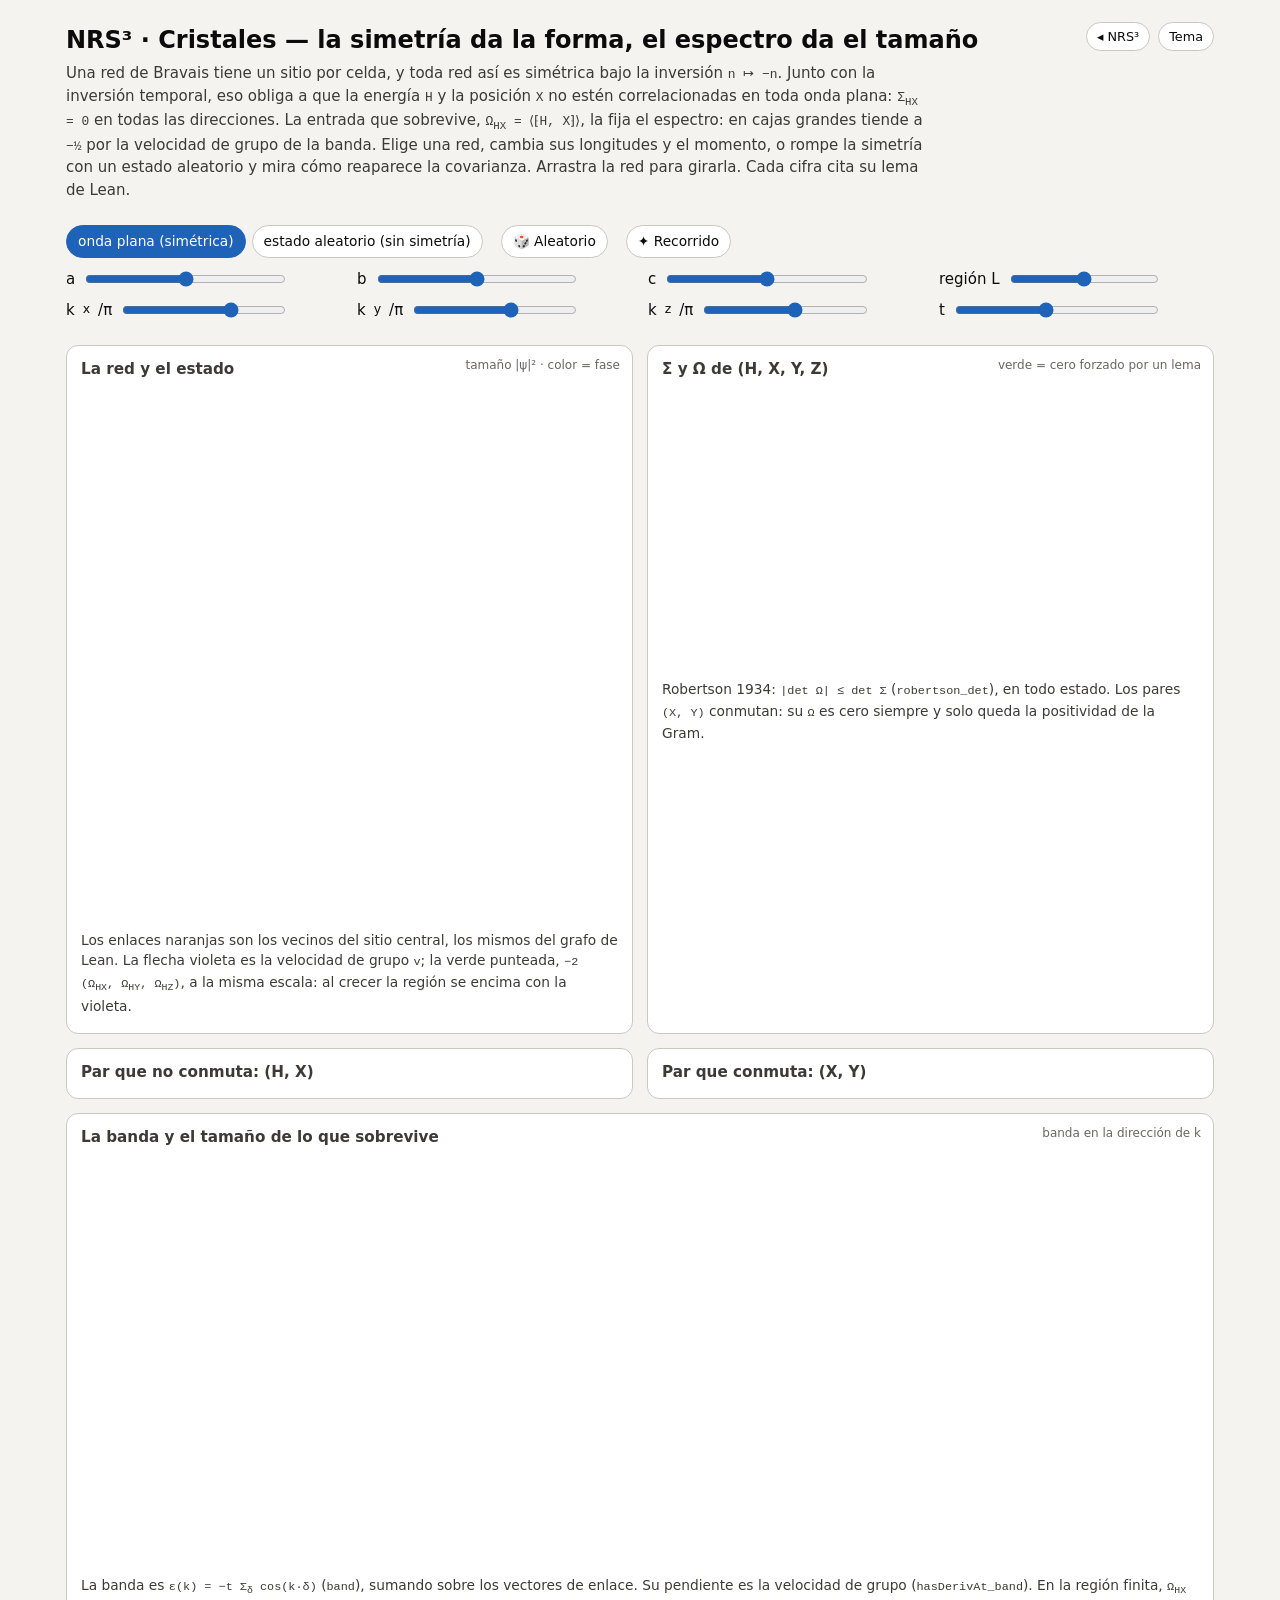
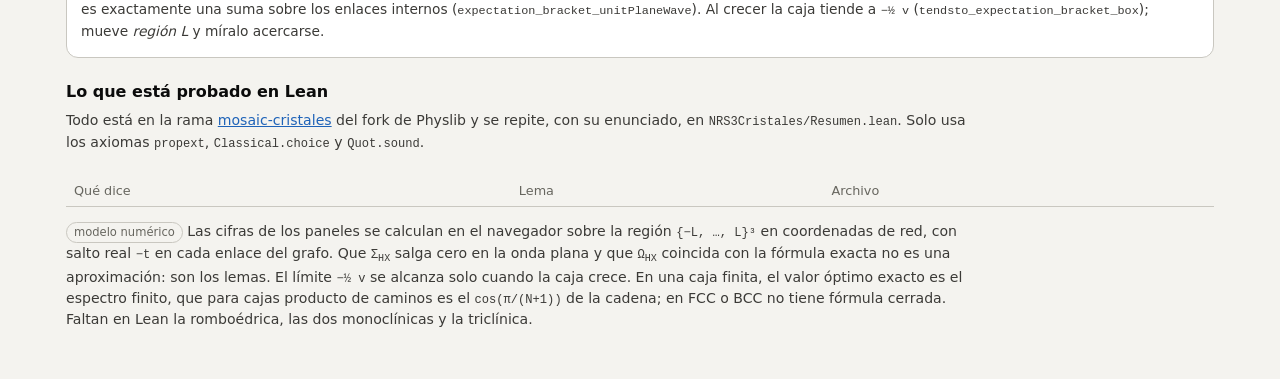
==== docs/index.html @ 271d108a "docs: page and README of NRS³ · Cristales Co-Authored-By: Claude Opus 5.5 <noreply@anthropic.com>" ====
<!doctype html>
<html lang="es">
<head>
<meta charset="utf-8">
<meta name="viewport" content="width=device-width, initial-scale=1">
<title>NRS³ · Cristales — la simetría da la forma, el espectro da el tamaño</title>
<meta name="description" content="Elige una red de Bravais, cambia a, b, c y el momento k: la inversión y la inversión temporal anulan Σ_HX, y lo que sobrevive en Ω_HX es la velocidad de grupo de la banda. Todo citado con sus lemas de Lean.">
<style>
  :root {
    --bg: #f4f3ef; --panel: #ffffff; --ink: #0b0b0b; --ink2: #3b3a37; --muted: #67665f;
    --grid: #c9c7c0; --blue: #1f63b8; --orange: #eb6834; --green: #2f8f5b; --red: #d0343a; --violet: #7c5cd6;
  }
  @media (prefers-color-scheme: dark) {
    :root:not([data-theme="light"]) {
      --bg: #0f0f0e; --panel: #171716; --ink: #f2f1ee; --ink2: #c4c3bf; --muted: #8a8985;
      --grid: #2a2927; --blue: #5b9be6; --orange: #f08a5d; --green: #4fb37d; --red: #f0605f; --violet: #a48bf0;
    }
  }
  :root[data-theme="dark"] {
    --bg: #0f0f0e; --panel: #171716; --ink: #f2f1ee; --ink2: #c4c3bf; --muted: #8a8985;
    --grid: #2a2927; --blue: #5b9be6; --orange: #f08a5d; --green: #4fb37d; --red: #f0605f; --violet: #a48bf0;
  }
  * { box-sizing: border-box; }
  body { margin: 0; background: var(--bg); color: var(--ink);
    font: 15px/1.5 system-ui, -apple-system, "Segoe UI", sans-serif; }
  main { max-width: 1180px; margin: 0 auto; padding: 22px 16px 40px; }
  h1 { font-size: 1.5rem; margin: 0 0 4px; font-weight: 650; }
  h3 { font-size: 1rem; margin: 22px 0 6px; }
  .lead { color: var(--ink2); margin: 0 0 14px; max-width: 860px; }
  .theme { float: right; font: inherit; font-size: 0.8rem; padding: 4px 10px; border-radius: 999px;
    border: 1px solid var(--grid); background: var(--panel); color: var(--ink); cursor: pointer; }
  .bar { display: flex; flex-wrap: wrap; gap: 10px 18px; align-items: center; margin: 10px 0; }
  .chips { display: flex; flex-wrap: wrap; gap: 6px; }
  button.chip, button.act {
    font: inherit; font-size: 0.86rem; padding: 5px 11px; border-radius: 999px; cursor: pointer;
    border: 1px solid var(--grid); background: var(--panel); color: var(--ink);
  }
  button.chip[disabled] { opacity: .45; cursor: not-allowed; text-decoration: line-through; }
  button[aria-pressed="true"] { background: var(--blue); border-color: var(--blue); color: #fff; }
  button:focus-visible, input:focus-visible { outline: 2px solid var(--blue); outline-offset: 2px; }
  .fam { color: var(--muted); font-size: .78rem; margin-right: 2px; align-self: center; }
  .sliders { display: grid; grid-template-columns: repeat(4, minmax(150px, 1fr)); gap: 8px 16px; }
  @media (max-width: 760px) { .sliders { grid-template-columns: 1fr 1fr; } }
  @media (max-width: 520px) { .sliders { grid-template-columns: 1fr; } }
  .sl { display: flex; align-items: center; gap: 8px; font-variant-numeric: tabular-nums; }
  .sl input { flex: 1; min-width: 0; accent-color: var(--blue); }
  .sl b { min-width: 3em; text-align: right; }
  .sl.off { opacity: .45; }
  .alert { border: 1.5px solid var(--orange); color: var(--orange); border-radius: 10px; padding: 8px 12px;
    margin: 6px 0 4px; font-size: .9rem; background: color-mix(in srgb, var(--orange) 8%, transparent); }
  .alert[hidden] { display: none; }
  .grid { display: grid; grid-template-columns: 1fr 1fr; gap: 14px; margin-top: 12px; }
  @media (max-width: 820px) { .grid { grid-template-columns: 1fr; } }
  .card { background: var(--panel); border: 1px solid var(--grid); border-radius: 12px; padding: 10px;
    position: relative; }
  .card h2 { font-size: 0.95rem; margin: 2px 4px 4px; font-weight: 600; color: var(--ink2); }
  .card .hint { position: absolute; right: 12px; top: 10px; font-size: 0.75rem; color: var(--muted); }
  @media (max-width: 640px) { .card .hint { position: static; display: block; margin: 0 4px 4px; } }
  .card .sub { color: var(--ink2); font-size: .86rem; margin: 0 4px 6px; }
  canvas { width: 100%; aspect-ratio: 1 / 1; display: block; touch-action: none; }
  #red { cursor: grab; } #red:active { cursor: grabbing; }
  #mats { aspect-ratio: 2 / 1.08; }
  #banda { aspect-ratio: 16 / 6; }
  @media (max-width: 640px) { #banda { aspect-ratio: 4 / 3; } }
  .badges { display: flex; flex-wrap: wrap; gap: 8px; margin-top: 12px; }
  .badge { border: 1px solid var(--grid); background: var(--panel); border-radius: 10px;
    padding: 6px 10px; font-size: 0.88rem; font-variant-numeric: tabular-nums; }
  .badge .k { color: var(--muted); font-size: 0.75rem; display: block; }
  .badge.ok { border-color: var(--green); }
  .badge.no { border-color: var(--red); }
  .pairs { display: grid; grid-template-columns: 1fr 1fr; gap: 14px; margin-top: 14px; }
  @media (max-width: 820px) { .pairs { grid-template-columns: 1fr; } }
  .pair .row { display: flex; justify-content: space-between; gap: 8px; font-variant-numeric: tabular-nums;
    border-bottom: 1px solid var(--grid); padding: 4px 4px; font-size: .9rem; }
  .bars { margin: 8px 4px 2px; }
  .barrow { display: grid; grid-template-columns: 9.5em 1fr; gap: 8px; align-items: center; font-size: .82rem; margin: 3px 0; }
  .bartrack { height: 12px; background: color-mix(in srgb, var(--grid) 45%, transparent); border-radius: 6px; overflow: hidden; }
  .barfill { height: 100%; border-radius: 6px; }
  table { border-collapse: collapse; width: 100%; margin-top: 8px; font-size: 0.88rem; }
  th, td { padding: 6px 8px; border-bottom: 1px solid var(--grid); text-align: left; vertical-align: top; }
  th { color: var(--muted); font-weight: 500; font-size: 0.8rem; }
  .tablewrap { overflow-x: auto; }
  .note { color: var(--ink2); font-size: 0.88rem; margin-top: 14px; max-width: 900px; }
  code { font-size: 0.86em; }
  a { color: var(--blue); }
  .tag { display: inline-block; font-size: .72rem; padding: 1px 7px; border-radius: 999px; border: 1px solid var(--grid); color: var(--muted); }
</style>
</head>
<body>
<main>
  <button class="theme" id="theme" type="button" aria-label="Cambiar tema">Tema</button>
  <a class="theme" style="margin-right:8px;text-decoration:none" href="https://naype888-cloud.github.io/nava-robertson-schrodinger/">◂ NRS³</a>
  <h1>NRS³ · Cristales — la simetría da la forma, el espectro da el tamaño</h1>
  <p class="lead">Una red de Bravais tiene un sitio por celda, y toda red así es simétrica bajo la
    inversión <code>n ↦ −n</code>. Junto con la inversión temporal, eso obliga a que la energía
    <code>H</code> y la posición <code>X</code> no estén correlacionadas en toda onda plana:
    <code>Σ<sub>HX</sub> = 0</code> en todas las direcciones. La entrada que sobrevive,
    <code>Ω<sub>HX</sub> = ⟨⁅H, X⁆⟩</code>, la fija el espectro: en cajas grandes tiende a
    <code>−½</code> por la velocidad de grupo de la banda. Elige una red, cambia sus longitudes y el
    momento, o rompe la simetría con un estado aleatorio y mira cómo reaparece la covarianza.
    Arrastra la red para girarla. Cada cifra cita su lema de Lean.</p>

  <div class="bar">
    <div class="chips" id="lats" role="group" aria-label="Redes"></div>
  </div>
  <div class="bar">
    <div class="chips" role="group" aria-label="Estado">
      <button class="chip" type="button" id="onda" aria-pressed="true">onda plana (simétrica)</button>
      <button class="chip" type="button" id="alea" aria-pressed="false">estado aleatorio (sin simetría)</button>
    </div>
    <button class="act" type="button" id="random">🎲 Aleatorio</button>
    <button class="act" type="button" id="tour" aria-pressed="false">✦ Recorrido</button>
  </div>
  <div class="sliders">
    <label class="sl" id="la">a<input type="range" id="a" min="0.5" max="8" step="0.05"><b id="va"></b></label>
    <label class="sl" id="lb">b<input type="range" id="b" min="0.5" max="8" step="0.05"><b id="vb"></b></label>
    <label class="sl" id="lc">c<input type="range" id="c" min="0.5" max="8" step="0.05"><b id="vc"></b></label>
    <label class="sl">región L<input type="range" id="L" min="1" max="7" step="1" value="4"><b id="vL"></b></label>
    <label class="sl">k<sub>x</sub>/π<input type="range" id="kx" min="-1" max="1" step="0.01" value="0.37"><b id="vkx"></b></label>
    <label class="sl">k<sub>y</sub>/π<input type="range" id="ky" min="-1" max="1" step="0.01" value="0.21"><b id="vky"></b></label>
    <label class="sl">k<sub>z</sub>/π<input type="range" id="kz" min="-1" max="1" step="0.01" value="0.13"><b id="vkz"></b></label>
    <label class="sl">t<input type="range" id="t" min="0.2" max="2" step="0.05" value="1"><b id="vt"></b></label>
  </div>
  <div class="alert" id="alert" role="status" hidden></div>

  <div class="badges" id="badges"></div>

  <div class="grid">
    <div class="card"><h2>La red y el estado</h2><span class="hint">tamaño |ψ|² · color = fase</span>
      <canvas id="red" aria-label="La red en 3D, con los enlaces del sitio central y el estado en cada sitio"></canvas>
      <p class="sub">Los enlaces naranjas son los vecinos del sitio central, los mismos del grafo de Lean.
        La flecha violeta es la velocidad de grupo <code>v</code>; la verde punteada, <code>−2 (Ω<sub>HX</sub>, Ω<sub>HY</sub>, Ω<sub>HZ</sub>)</code>, a la misma escala: al crecer la región se encima con la violeta.</p></div>
    <div class="card"><h2>Σ y Ω de (H, X, Y, Z)</h2><span class="hint">verde = cero forzado por un lema</span>
      <canvas id="mats" aria-label="Las matrices de covarianza y de corchetes de H, X, Y, Z"></canvas>
      <p class="sub">Robertson 1934: <code>|det Ω| ≤ det Σ</code> (<code>robertson_det</code>), en todo estado.
        Los pares <code>(X, Y)</code> conmutan: su <code>Ω</code> es cero siempre y solo queda la positividad de la Gram.</p></div>
  </div>

  <div class="pairs">
    <div class="card pair"><h2>Par que no conmuta: (H, X)</h2><div id="pairHX"></div></div>
    <div class="card pair"><h2>Par que conmuta: (X, Y)</h2><div id="pairXY"></div></div>
  </div>

  <div class="card" style="margin-top:14px"><h2>La banda y el tamaño de lo que sobrevive</h2>
    <span class="hint">banda en la dirección de k</span>
    <canvas id="banda" aria-label="La banda a lo largo de la dirección de k y su pendiente"></canvas>
    <p class="sub">La banda es <code>ε(k) = −t Σ<sub>δ</sub> cos(k·δ)</code> (<code>band</code>), sumando sobre los
      vectores de enlace. Su pendiente es la velocidad de grupo (<code>hasDerivAt_band</code>). En la región finita,
      <code>Ω<sub>HX</sub></code> es exactamente una suma sobre los enlaces internos
      (<code>expectation_bracket_unitPlaneWave</code>). Al crecer la caja tiende a <code>−½ v</code>
      (<code>tendsto_expectation_bracket_box</code>); mueve <i>región L</i> y míralo acercarse.</p>
  </div>

  <h3>Lo que está probado en Lean</h3>
  <p class="note" style="margin-top:0">Todo está en la rama <a href="https://github.com/naype888-cloud/physlib/tree/mosaic-cristales">mosaic-cristales</a>
    del fork de Physlib y se repite, con su enunciado, en <code>NRS3Cristales/Resumen.lean</code>. Solo usa los
    axiomas <code>propext</code>, <code>Classical.choice</code> y <code>Quot.sound</code>.</p>
  <div class="tablewrap"><table id="ledger">
    <thead><tr><th>Qué dice</th><th>Lema</th><th>Archivo</th></tr></thead><tbody></tbody></table></div>

  <p class="note"><span class="tag">modelo numérico</span> Las cifras de los paneles se calculan en el
    navegador sobre la región <code>{−L, …, L}³</code> en coordenadas de red, con salto real
    <code>−t</code> en cada enlace del grafo. Que <code>Σ<sub>HX</sub></code> salga cero en la onda plana y que
    <code>Ω<sub>HX</sub></code> coincida con la fórmula exacta no es una aproximación: son los lemas. El límite
    <code>−½ v</code> se alcanza solo cuando la caja crece. En una caja finita, el valor óptimo exacto es el
    espectro finito, que para cajas producto de caminos es el <code>cos(π/(N+1))</code> de la cadena; en
    FCC o BCC no tiene fórmula cerrada. Faltan en Lean la romboédrica, las dos monoclínicas y la triclínica.</p>
</main>
<script src="cristales-core.js"></script>
<script src="cristales-ui.js"></script>
</body>
</html>
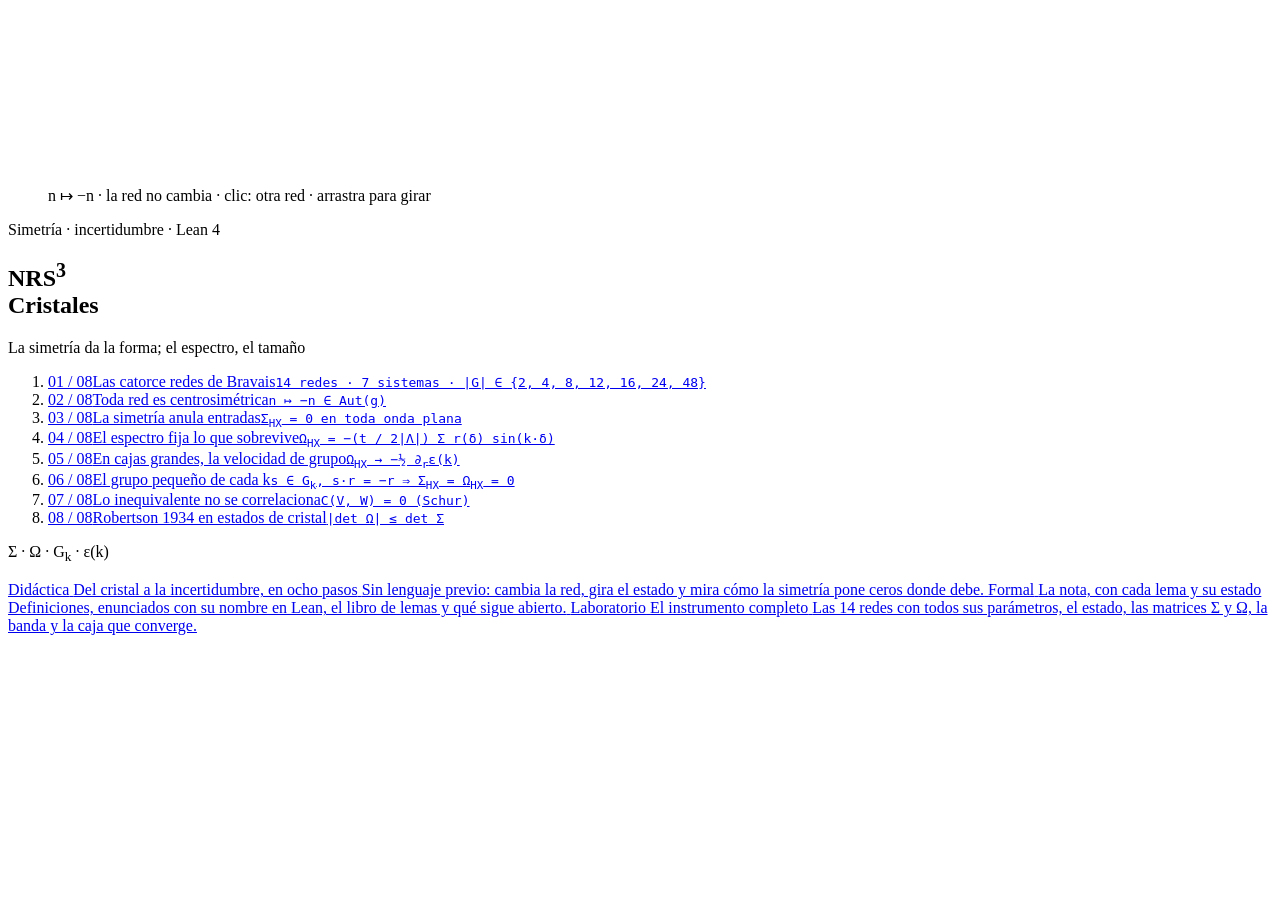
==== commit 52980559: "Site: landing, didactic (8 steps), formal note with lemma ledger, laboratory Co-Authored-By: Claude " ====
--- a/docs/index.html
+++ b/docs/index.html
@@ -1,172 +1,80 @@
 <!doctype html>
-<html lang="es">
+<html lang="es" data-theme="dark">
 <head>
 <meta charset="utf-8">
 <meta name="viewport" content="width=device-width, initial-scale=1">
-<title>NRS³ · Cristales — la simetría da la forma, el espectro da el tamaño</title>
-<meta name="description" content="Elige una red de Bravais, cambia a, b, c y el momento k: la inversión y la inversión temporal anulan Σ_HX, y lo que sobrevive en Ω_HX es la velocidad de grupo de la banda. Todo citado con sus lemas de Lean.">
-<style>
-  :root {
-    --bg: #f4f3ef; --panel: #ffffff; --ink: #0b0b0b; --ink2: #3b3a37; --muted: #67665f;
-    --grid: #c9c7c0; --blue: #1f63b8; --orange: #eb6834; --green: #2f8f5b; --red: #d0343a; --violet: #7c5cd6;
-  }
-  @media (prefers-color-scheme: dark) {
-    :root:not([data-theme="light"]) {
-      --bg: #0f0f0e; --panel: #171716; --ink: #f2f1ee; --ink2: #c4c3bf; --muted: #8a8985;
-      --grid: #2a2927; --blue: #5b9be6; --orange: #f08a5d; --green: #4fb37d; --red: #f0605f; --violet: #a48bf0;
-    }
-  }
-  :root[data-theme="dark"] {
-    --bg: #0f0f0e; --panel: #171716; --ink: #f2f1ee; --ink2: #c4c3bf; --muted: #8a8985;
-    --grid: #2a2927; --blue: #5b9be6; --orange: #f08a5d; --green: #4fb37d; --red: #f0605f; --violet: #a48bf0;
-  }
-  * { box-sizing: border-box; }
-  body { margin: 0; background: var(--bg); color: var(--ink);
-    font: 15px/1.5 system-ui, -apple-system, "Segoe UI", sans-serif; }
-  main { max-width: 1180px; margin: 0 auto; padding: 22px 16px 40px; }
-  h1 { font-size: 1.5rem; margin: 0 0 4px; font-weight: 650; }
-  h3 { font-size: 1rem; margin: 22px 0 6px; }
-  .lead { color: var(--ink2); margin: 0 0 14px; max-width: 860px; }
-  .theme { float: right; font: inherit; font-size: 0.8rem; padding: 4px 10px; border-radius: 999px;
-    border: 1px solid var(--grid); background: var(--panel); color: var(--ink); cursor: pointer; }
-  .bar { display: flex; flex-wrap: wrap; gap: 10px 18px; align-items: center; margin: 10px 0; }
-  .chips { display: flex; flex-wrap: wrap; gap: 6px; }
-  button.chip, button.act {
-    font: inherit; font-size: 0.86rem; padding: 5px 11px; border-radius: 999px; cursor: pointer;
-    border: 1px solid var(--grid); background: var(--panel); color: var(--ink);
-  }
-  button.chip[disabled] { opacity: .45; cursor: not-allowed; text-decoration: line-through; }
-  button[aria-pressed="true"] { background: var(--blue); border-color: var(--blue); color: #fff; }
-  button:focus-visible, input:focus-visible { outline: 2px solid var(--blue); outline-offset: 2px; }
-  .fam { color: var(--muted); font-size: .78rem; margin-right: 2px; align-self: center; }
-  .sliders { display: grid; grid-template-columns: repeat(4, minmax(150px, 1fr)); gap: 8px 16px; }
-  @media (max-width: 760px) { .sliders { grid-template-columns: 1fr 1fr; } }
-  @media (max-width: 520px) { .sliders { grid-template-columns: 1fr; } }
-  .sl { display: flex; align-items: center; gap: 8px; font-variant-numeric: tabular-nums; }
-  .sl input { flex: 1; min-width: 0; accent-color: var(--blue); }
-  .sl b { min-width: 3em; text-align: right; }
-  .sl.off { opacity: .45; }
-  .alert { border: 1.5px solid var(--orange); color: var(--orange); border-radius: 10px; padding: 8px 12px;
-    margin: 6px 0 4px; font-size: .9rem; background: color-mix(in srgb, var(--orange) 8%, transparent); }
-  .alert[hidden] { display: none; }
-  .grid { display: grid; grid-template-columns: 1fr 1fr; gap: 14px; margin-top: 12px; }
-  @media (max-width: 820px) { .grid { grid-template-columns: 1fr; } }
-  .card { background: var(--panel); border: 1px solid var(--grid); border-radius: 12px; padding: 10px;
-    position: relative; }
-  .card h2 { font-size: 0.95rem; margin: 2px 4px 4px; font-weight: 600; color: var(--ink2); }
-  .card .hint { position: absolute; right: 12px; top: 10px; font-size: 0.75rem; color: var(--muted); }
-  @media (max-width: 640px) { .card .hint { position: static; display: block; margin: 0 4px 4px; } }
-  .card .sub { color: var(--ink2); font-size: .86rem; margin: 0 4px 6px; }
-  canvas { width: 100%; aspect-ratio: 1 / 1; display: block; touch-action: none; }
-  #red { cursor: grab; } #red:active { cursor: grabbing; }
-  #mats { aspect-ratio: 2 / 1.08; }
-  #banda { aspect-ratio: 16 / 6; }
-  @media (max-width: 640px) { #banda { aspect-ratio: 4 / 3; } }
-  .badges { display: flex; flex-wrap: wrap; gap: 8px; margin-top: 12px; }
-  .badge { border: 1px solid var(--grid); background: var(--panel); border-radius: 10px;
-    padding: 6px 10px; font-size: 0.88rem; font-variant-numeric: tabular-nums; }
-  .badge .k { color: var(--muted); font-size: 0.75rem; display: block; }
-  .badge.ok { border-color: var(--green); }
-  .badge.no { border-color: var(--red); }
-  .pairs { display: grid; grid-template-columns: 1fr 1fr; gap: 14px; margin-top: 14px; }
-  @media (max-width: 820px) { .pairs { grid-template-columns: 1fr; } }
-  .pair .row { display: flex; justify-content: space-between; gap: 8px; font-variant-numeric: tabular-nums;
-    border-bottom: 1px solid var(--grid); padding: 4px 4px; font-size: .9rem; }
-  .bars { margin: 8px 4px 2px; }
-  .barrow { display: grid; grid-template-columns: 9.5em 1fr; gap: 8px; align-items: center; font-size: .82rem; margin: 3px 0; }
-  .bartrack { height: 12px; background: color-mix(in srgb, var(--grid) 45%, transparent); border-radius: 6px; overflow: hidden; }
-  .barfill { height: 100%; border-radius: 6px; }
-  table { border-collapse: collapse; width: 100%; margin-top: 8px; font-size: 0.88rem; }
-  th, td { padding: 6px 8px; border-bottom: 1px solid var(--grid); text-align: left; vertical-align: top; }
-  th { color: var(--muted); font-weight: 500; font-size: 0.8rem; }
-  .tablewrap { overflow-x: auto; }
-  .note { color: var(--ink2); font-size: 0.88rem; margin-top: 14px; max-width: 900px; }
-  code { font-size: 0.86em; }
-  a { color: var(--blue); }
-  .tag { display: inline-block; font-size: .72rem; padding: 1px 7px; border-radius: 999px; border: 1px solid var(--grid); color: var(--muted); }
-</style>
+<title>NRS³ · Cristales</title>
+<meta name="description" content="La simetría de cada red de Bravais da la forma de las covarianzas y los corchetes; el espectro da el tamaño. Las 14 redes, sus grupos puntuales y la cota de Robertson, en Lean 4 sobre Physlib.">
+<meta name="theme-color" content="#06080b">
+<link rel="icon" href="media/favicon.svg" type="image/svg+xml">
+<meta property="og:type" content="website">
+<meta property="og:site_name" content="NRS³ · Cristales">
+<meta property="og:title" content="NRS³ · Cristales — la simetría da la forma, el espectro da el tamaño">
+<meta property="og:description" content="14 redes de Bravais, sus grupos puntuales y la cota de Robertson sobre cristales, verificados en Lean 4.">
+<meta property="og:url" content="https://naype888-cloud.github.io/nrs3-cristales/">
+<meta property="og:image" content="https://naype888-cloud.github.io/nrs3-cristales/media/og.png">
+<meta name="twitter:card" content="summary_large_image">
+<link rel="preload" href="media/fonts/instrument-serif-latin-400-normal.woff2" as="font" type="font/woff2" crossorigin>
+<link rel="stylesheet" href="shared/css/tokens.css">
+<link rel="stylesheet" href="shared/css/landing.css?v=20261027">
+<script>document.documentElement.classList.add("js")</script>
 </head>
-<body>
-<main>
-  <button class="theme" id="theme" type="button" aria-label="Cambiar tema">Tema</button>
-  <a class="theme" style="margin-right:8px;text-decoration:none" href="https://naype888-cloud.github.io/nava-robertson-schrodinger/">◂ NRS³</a>
-  <h1>NRS³ · Cristales — la simetría da la forma, el espectro da el tamaño</h1>
-  <p class="lead">Una red de Bravais tiene un sitio por celda, y toda red así es simétrica bajo la
-    inversión <code>n ↦ −n</code>. Junto con la inversión temporal, eso obliga a que la energía
-    <code>H</code> y la posición <code>X</code> no estén correlacionadas en toda onda plana:
-    <code>Σ<sub>HX</sub> = 0</code> en todas las direcciones. La entrada que sobrevive,
-    <code>Ω<sub>HX</sub> = ⟨⁅H, X⁆⟩</code>, la fija el espectro: en cajas grandes tiende a
-    <code>−½</code> por la velocidad de grupo de la banda. Elige una red, cambia sus longitudes y el
-    momento, o rompe la simetría con un estado aleatorio y mira cómo reaparece la covarianza.
-    Arrastra la red para girarla. Cada cifra cita su lema de Lean.</p>
+<body class="landing">
+<main class="stage">
+  <section class="hero" aria-labelledby="title">
+    <figure class="scene">
+      <canvas id="crystal" tabindex="0" role="img" aria-label="Una red de Bravais en perspectiva. El sitio central y sus vecinos en naranja; unos sitios viajan por la inversión n ↦ −n y la red queda igual. Flechas izquierda y derecha cambian de red."></canvas>
+      <p class="readout" id="readout" aria-live="polite"></p>
+      <noscript><img class="fallback" src="media/banner.svg" alt=""></noscript>
+      <figcaption><span id="cap">n ↦ −n · la red no cambia</span><span class="hint"> · clic: otra red · arrastra para girar</span></figcaption>
+      <nav class="dots" id="dots" aria-label="Elegir red"></nav>
+    </figure>
 
-  <div class="bar">
-    <div class="chips" id="lats" role="group" aria-label="Redes"></div>
-  </div>
-  <div class="bar">
-    <div class="chips" role="group" aria-label="Estado">
-      <button class="chip" type="button" id="onda" aria-pressed="true">onda plana (simétrica)</button>
-      <button class="chip" type="button" id="alea" aria-pressed="false">estado aleatorio (sin simetría)</button>
+    <div class="copy">
+      <p class="kicker">Simetría · incertidumbre · Lean 4</p>
+      <h1 id="title">NRS<sup>3</sup><br>Cristales</h1>
+      <p class="sub">La simetría da la forma; el espectro, el tamaño</p>
+      <div class="rule" aria-hidden="true"><span></span></div>
+
+      <ol class="ticker" aria-label="Los resultados">
+        <li><a href="formal/#s2"><span class="n">01 / 08</span><span class="name">Las catorce redes de Bravais</span><code>14 redes · 7 sistemas · |G| ∈ {2, 4, 8, 12, 16, 24, 48}</code></a></li>
+        <li><a href="formal/#s3"><span class="n">02 / 08</span><span class="name">Toda red es centrosimétrica</span><code>n ↦ −n ∈ Aut(g)</code></a></li>
+        <li><a href="formal/#s3"><span class="n">03 / 08</span><span class="name">La simetría anula entradas</span><code>Σ<sub>HX</sub> = 0 en toda onda plana</code></a></li>
+        <li><a href="formal/#s5"><span class="n">04 / 08</span><span class="name">El espectro fija lo que sobrevive</span><code>Ω<sub>HX</sub> = −(t / 2|Λ|) Σ r(δ) sin(k·δ)</code></a></li>
+        <li><a href="formal/#s5"><span class="n">05 / 08</span><span class="name">En cajas grandes, la velocidad de grupo</span><code>Ω<sub>HX</sub> → −½ ∂<sub>r</sub>ε(k)</code></a></li>
+        <li><a href="formal/#s3"><span class="n">06 / 08</span><span class="name">El grupo pequeño de cada k</span><code>s ∈ G<sub>k</sub>, s·r = −r ⇒ Σ<sub>HX</sub> = Ω<sub>HX</sub> = 0</code></a></li>
+        <li><a href="formal/#s4"><span class="n">07 / 08</span><span class="name">Lo inequivalente no se correlaciona</span><code>C(V, W) = 0  (Schur)</code></a></li>
+        <li><a href="formal/#s6"><span class="n">08 / 08</span><span class="name">Robertson 1934 en estados de cristal</span><code>|det Ω| ≤ det Σ</code></a></li>
+      </ol>
+      <div class="progress" aria-hidden="true"><span></span></div>
+
+      <p class="spaces">Σ · Ω · G<sub>k</sub> · ε(k)</p>
     </div>
-    <button class="act" type="button" id="random">🎲 Aleatorio</button>
-    <button class="act" type="button" id="tour" aria-pressed="false">✦ Recorrido</button>
-  </div>
-  <div class="sliders">
-    <label class="sl" id="la">a<input type="range" id="a" min="0.5" max="8" step="0.05"><b id="va"></b></label>
-    <label class="sl" id="lb">b<input type="range" id="b" min="0.5" max="8" step="0.05"><b id="vb"></b></label>
-    <label class="sl" id="lc">c<input type="range" id="c" min="0.5" max="8" step="0.05"><b id="vc"></b></label>
-    <label class="sl">región L<input type="range" id="L" min="1" max="7" step="1" value="4"><b id="vL"></b></label>
-    <label class="sl">k<sub>x</sub>/π<input type="range" id="kx" min="-1" max="1" step="0.01" value="0.37"><b id="vkx"></b></label>
-    <label class="sl">k<sub>y</sub>/π<input type="range" id="ky" min="-1" max="1" step="0.01" value="0.21"><b id="vky"></b></label>
-    <label class="sl">k<sub>z</sub>/π<input type="range" id="kz" min="-1" max="1" step="0.01" value="0.13"><b id="vkz"></b></label>
-    <label class="sl">t<input type="range" id="t" min="0.2" max="2" step="0.05" value="1"><b id="vt"></b></label>
-  </div>
-  <div class="alert" id="alert" role="status" hidden></div>
+  </section>
 
-  <div class="badges" id="badges"></div>
-
-  <div class="grid">
-    <div class="card"><h2>La red y el estado</h2><span class="hint">tamaño |ψ|² · color = fase</span>
-      <canvas id="red" aria-label="La red en 3D, con los enlaces del sitio central y el estado en cada sitio"></canvas>
-      <p class="sub">Los enlaces naranjas son los vecinos del sitio central, los mismos del grafo de Lean.
-        La flecha violeta es la velocidad de grupo <code>v</code>; la verde punteada, <code>−2 (Ω<sub>HX</sub>, Ω<sub>HY</sub>, Ω<sub>HZ</sub>)</code>, a la misma escala: al crecer la región se encima con la violeta.</p></div>
-    <div class="card"><h2>Σ y Ω de (H, X, Y, Z)</h2><span class="hint">verde = cero forzado por un lema</span>
-      <canvas id="mats" aria-label="Las matrices de covarianza y de corchetes de H, X, Y, Z"></canvas>
-      <p class="sub">Robertson 1934: <code>|det Ω| ≤ det Σ</code> (<code>robertson_det</code>), en todo estado.
-        Los pares <code>(X, Y)</code> conmutan: su <code>Ω</code> es cero siempre y solo queda la positividad de la Gram.</p></div>
-  </div>
-
-  <div class="pairs">
-    <div class="card pair"><h2>Par que no conmuta: (H, X)</h2><div id="pairHX"></div></div>
-    <div class="card pair"><h2>Par que conmuta: (X, Y)</h2><div id="pairXY"></div></div>
-  </div>
-
-  <div class="card" style="margin-top:14px"><h2>La banda y el tamaño de lo que sobrevive</h2>
-    <span class="hint">banda en la dirección de k</span>
-    <canvas id="banda" aria-label="La banda a lo largo de la dirección de k y su pendiente"></canvas>
-    <p class="sub">La banda es <code>ε(k) = −t Σ<sub>δ</sub> cos(k·δ)</code> (<code>band</code>), sumando sobre los
-      vectores de enlace. Su pendiente es la velocidad de grupo (<code>hasDerivAt_band</code>). En la región finita,
-      <code>Ω<sub>HX</sub></code> es exactamente una suma sobre los enlaces internos
-      (<code>expectation_bracket_unitPlaneWave</code>). Al crecer la caja tiende a <code>−½ v</code>
-      (<code>tendsto_expectation_bracket_box</code>); mueve <i>región L</i> y míralo acercarse.</p>
-  </div>
-
-  <h3>Lo que está probado en Lean</h3>
-  <p class="note" style="margin-top:0">Todo está en la rama <a href="https://github.com/naype888-cloud/physlib/tree/mosaic-cristales">mosaic-cristales</a>
-    del fork de Physlib y se repite, con su enunciado, en <code>NRS3Cristales/Resumen.lean</code>. Solo usa los
-    axiomas <code>propext</code>, <code>Classical.choice</code> y <code>Quot.sound</code>.</p>
-  <div class="tablewrap"><table id="ledger">
-    <thead><tr><th>Qué dice</th><th>Lema</th><th>Archivo</th></tr></thead><tbody></tbody></table></div>
-
-  <p class="note"><span class="tag">modelo numérico</span> Las cifras de los paneles se calculan en el
-    navegador sobre la región <code>{−L, …, L}³</code> en coordenadas de red, con salto real
-    <code>−t</code> en cada enlace del grafo. Que <code>Σ<sub>HX</sub></code> salga cero en la onda plana y que
-    <code>Ω<sub>HX</sub></code> coincida con la fórmula exacta no es una aproximación: son los lemas. El límite
-    <code>−½ v</code> se alcanza solo cuando la caja crece. En una caja finita, el valor óptimo exacto es el
-    espectro finito, que para cajas producto de caminos es el <code>cos(π/(N+1))</code> de la cadena; en
-    FCC o BCC no tiene fórmula cerrada. Faltan en Lean la romboédrica, las dos monoclínicas y la triclínica.</p>
+  <nav class="doors" aria-label="Elegir versión">
+    <a class="door" href="didactic/">
+      <span class="k">Didáctica</span>
+      <span class="t">Del cristal a la incertidumbre, en ocho pasos</span>
+      <span class="d">Sin lenguaje previo: cambia la red, gira el estado y mira cómo la simetría pone ceros donde debe.</span>
+      <span class="go" aria-hidden="true"></span>
+    </a>
+    <a class="door" href="formal/">
+      <span class="k">Formal</span>
+      <span class="t">La nota, con cada lema y su estado</span>
+      <span class="d">Definiciones, enunciados con su nombre en Lean, el libro de lemas y qué sigue abierto.</span>
+      <span class="go" aria-hidden="true"></span>
+    </a>
+    <a class="door" href="lab/">
+      <span class="k">Laboratorio</span>
+      <span class="t">El instrumento completo</span>
+      <span class="d">Las 14 redes con todos sus parámetros, el estado, las matrices Σ y Ω, la banda y la caja que converge.</span>
+      <span class="go" aria-hidden="true"></span>
+    </a>
+  </nav>
 </main>
-<script src="cristales-core.js"></script>
-<script src="cristales-ui.js"></script>
+<script src="shared/js/cristales-core.js?v=20261027"></script>
+<script src="shared/js/figures.js?v=20261027"></script>
+<script src="shared/js/landing.js?v=20261027" defer></script>
 </body>
 </html>
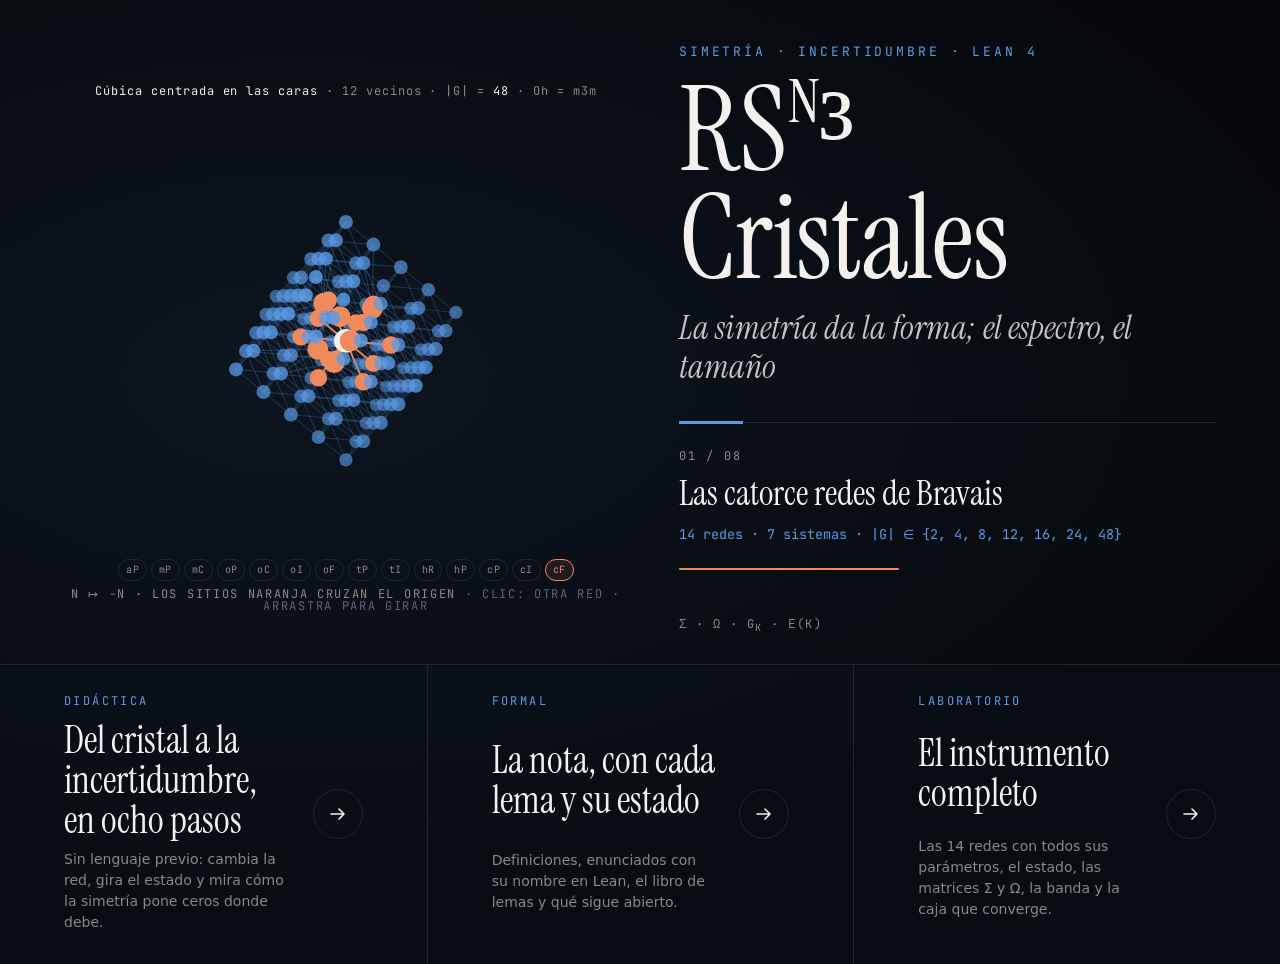
==== commit a49b4d48: "docs: RS^N naming in prose; constants C_N and C_N^∞ Prose, READMEs and pages only: identifiers, impo" ====
--- a/docs/index.html
+++ b/docs/index.html
@@ -3,13 +3,13 @@
 <head>
 <meta charset="utf-8">
 <meta name="viewport" content="width=device-width, initial-scale=1">
-<title>NRS³ · Cristales</title>
+<title>RS^N³ · Cristales</title>
 <meta name="description" content="La simetría de cada red de Bravais da la forma de las covarianzas y los corchetes; el espectro da el tamaño. Las 14 redes, sus grupos puntuales y la cota de Robertson, en Lean 4 sobre Physlib.">
 <meta name="theme-color" content="#06080b">
 <link rel="icon" href="media/favicon.svg" type="image/svg+xml">
 <meta property="og:type" content="website">
-<meta property="og:site_name" content="NRS³ · Cristales">
-<meta property="og:title" content="NRS³ · Cristales — la simetría da la forma, el espectro da el tamaño">
+<meta property="og:site_name" content="RS^N³ · Cristales">
+<meta property="og:title" content="RS^N³ · Cristales — la simetría da la forma, el espectro da el tamaño">
 <meta property="og:description" content="14 redes de Bravais, sus grupos puntuales y la cota de Robertson sobre cristales, verificados en Lean 4.">
 <meta property="og:url" content="https://naype888-cloud.github.io/nrs3-cristales/">
 <meta property="og:image" content="https://naype888-cloud.github.io/nrs3-cristales/media/og.png">
@@ -32,7 +32,7 @@
 
     <div class="copy">
       <p class="kicker">Simetría · incertidumbre · Lean 4</p>
-      <h1 id="title">NRS<sup>3</sup><br>Cristales</h1>
+      <h1 id="title">RS<sup>N</sup>³<br>Cristales</h1>
       <p class="sub">La simetría da la forma; el espectro, el tamaño</p>
       <div class="rule" aria-hidden="true"><span></span></div>
 
--- a/docs/shared/css/tokens.css
+++ b/docs/shared/css/tokens.css
@@ -0,0 +1,24 @@
+/* Palette shared by the landing and the inner pages
+   (the same tokens as BACQM-NRS3 and nava-robertson-schrodinger). */
+:root {
+  --bg: #f4f3ef; --panel: #ffffff; --ink: #0b0b0b; --ink2: #3b3a37; --muted: #67665f;
+  --grid: #c9c7c0; --blue: #1f63b8; --orange: #eb6834; --green: #2f8f5b; --red: #d0343a; --violet: #7c5cd6;
+  color-scheme: light;
+}
+@media (prefers-color-scheme: dark) {
+  :root:not([data-theme="light"]) {
+    --bg: #0f0f0e; --panel: #171716; --ink: #f2f1ee; --ink2: #c4c3bf; --muted: #8a8985;
+    --grid: #2a2927; --blue: #5b9be6; --orange: #f08a5d; --green: #4fb37d; --red: #f0605f; --violet: #a48bf0;
+    color-scheme: dark;
+  }
+}
+:root[data-theme="dark"] {
+  --bg: #0f0f0e; --panel: #171716; --ink: #f2f1ee; --ink2: #c4c3bf; --muted: #8a8985;
+  --grid: #2a2927; --blue: #5b9be6; --orange: #f08a5d; --green: #4fb37d; --red: #f0605f; --violet: #a48bf0;
+  color-scheme: dark;
+}
+body { margin: 0; background: var(--bg); color: var(--ink);
+  font: 15px/1.5 system-ui, -apple-system, "Segoe UI", sans-serif; }
+a { color: var(--blue); }
+code { font: 0.86em/1.4 ui-monospace, "SFMono-Regular", Menlo, Consolas, monospace; }
+:focus-visible { outline: 2px solid var(--blue); outline-offset: 2px; }
--- a/docs/shared/css/landing.css
+++ b/docs/shared/css/landing.css
@@ -0,0 +1,141 @@
+/* Landing: the living manifold, the title, the results, the three doors.
+   Serif for the mathematics, monospace for operators; blue is structure, warm is flow. */
+@font-face { font-family: "Instrument Serif"; font-style: normal; font-weight: 400; font-display: swap;
+  src: url("../../media/fonts/instrument-serif-latin-400-normal.woff2") format("woff2"); }
+@font-face { font-family: "Instrument Serif"; font-style: italic; font-weight: 400; font-display: swap;
+  src: url("../../media/fonts/instrument-serif-latin-400-italic.woff2") format("woff2"); }
+@font-face { font-family: "JetBrains Mono"; font-style: normal; font-weight: 400; font-display: swap;
+  src: url("../../media/fonts/jetbrains-mono-latin-400-normal.woff2") format("woff2"); }
+
+body.landing {
+  --night: #06080b; --dusk: #0d1520; --line: #1e2631; --warm: #f08a5d;
+  --serif: "Instrument Serif", "Iowan Old Style", "Palatino Linotype", Georgia, serif;
+  --mono: "JetBrains Mono", ui-monospace, "SFMono-Regular", Menlo, Consolas, monospace;
+  --ease: cubic-bezier(.2, .8, .2, 1);
+  min-height: 100vh; min-height: 100svh;
+  background: radial-gradient(120% 90% at 24% 42%, var(--dusk), var(--night) 70%) fixed, var(--night);
+  color: #f2f1ee; -webkit-font-smoothing: antialiased;
+}
+.landing ::selection { background: var(--warm); color: var(--night); }
+
+.stage { min-height: 100vh; min-height: 100svh; display: grid; grid-template-rows: 1fr auto; }
+
+/* ---- hero ---------------------------------------------------------------- */
+.hero { display: grid; grid-template-columns: minmax(0, 1.05fr) minmax(0, 1fr); align-items: center;
+  gap: clamp(16px, 4vw, 72px); padding: clamp(24px, 5vh, 64px) clamp(16px, 5vw, 88px) clamp(16px, 3vh, 40px);
+  max-width: 1560px; width: 100%; margin: 0 auto; box-sizing: border-box; }
+
+.scene { position: relative; margin: 0; aspect-ratio: 1 / 1; max-height: 72svh; width: 100%; justify-self: center; }
+.scene canvas { position: absolute; inset: 0; width: 100%; height: 100%; display: block;
+  cursor: grab; touch-action: pan-y; opacity: 0; transition: opacity 1.2s var(--ease); }
+.scene canvas.ready { opacity: 1; }
+.scene canvas:active { cursor: grabbing; }
+.scene .fallback { position: absolute; inset: 0; width: 100%; height: 100%; object-fit: contain; }
+.scene figcaption { position: absolute; left: 0; right: 0; bottom: 2%; text-align: center;
+  font: 12px/1 var(--mono); letter-spacing: .14em; text-transform: uppercase; color: #8a8985; }
+.scene .hint { color: #5d6470; }
+.scene figcaption sub { text-transform: none; }
+.scene .readout { position: absolute; left: 0; right: 0; top: 2%; text-align: center;
+  font: 12px/1.5 var(--mono); letter-spacing: .08em; color: #8a8985; font-variant-numeric: tabular-nums; }
+.scene .readout b { color: #f2f1ee; font-weight: 400; }
+.scene .readout .hot { color: var(--warm); }
+@media (hover: none) { .scene .hint { display: none; } }
+
+.copy { min-width: 0; }
+.kicker { margin: 0 0 clamp(10px, 2vh, 18px); font: 13px/1 var(--mono); letter-spacing: .22em;
+  text-transform: uppercase; color: var(--blue); }
+h1 { margin: 0; font: 400 clamp(3.4rem, 9.2vw, 8.6rem)/.92 var(--serif); letter-spacing: -.01em; color: #f2f1ee; }
+h1 sup { font-size: .5em; vertical-align: .82em; margin-left: .04em; line-height: 0; }
+.sub { margin: .5em 0 0; font: italic 400 clamp(1.35rem, 2.6vw, 2.6rem)/1.15 var(--serif); color: #c4c3bf; }
+
+.rule { position: relative; height: 1px; background: var(--line); margin: clamp(22px, 4vh, 40px) 0 clamp(18px, 3vh, 28px); }
+.rule span { position: absolute; left: 0; top: -1px; height: 3px; width: 64px; background: var(--blue); }
+
+.ticker { list-style: none; margin: 0; padding: 0; display: grid; }
+.ticker li { grid-area: 1 / 1; }
+.ticker a { display: block; text-decoration: none; color: inherit; outline-offset: 6px; border-radius: 4px; }
+.ticker .n { display: block; font: 12px/1 var(--mono); letter-spacing: .16em; color: #8a8985; }
+.ticker .name { display: block; margin: .38em 0 .28em; font: 400 clamp(1.6rem, 2.7vw, 2.5rem)/1.1 var(--serif); color: #f2f1ee;
+  transition: color .3s; }
+.ticker code { font: clamp(12px, 1.05vw, 15px)/1.4 var(--mono); color: var(--blue); overflow-wrap: anywhere; }
+.ticker a:hover .name, .ticker a:focus-visible .name { color: var(--warm); }
+
+/* Without JavaScript the results are a plain list. */
+html:not(.js) .ticker { gap: 14px; }
+html:not(.js) .ticker li { grid-area: auto; }
+html:not(.js) .ticker .name { font-size: 1.3rem; }
+html:not(.js) .progress { display: none; }
+.js .ticker li { opacity: 0; transform: translateY(10px); visibility: hidden;
+  transition: opacity .55s var(--ease), transform .55s var(--ease), visibility 0s .55s; }
+.js .ticker li.on { opacity: 1; transform: none; visibility: visible; transition-delay: 0s; }
+.js .ticker li.off { transform: translateY(-6px); }
+
+.progress { width: min(220px, 50%); height: 2px; border-radius: 2px; background: var(--line); margin-top: 22px; overflow: hidden; }
+.progress span { display: block; height: 100%; width: 100%; background: var(--warm); transform-origin: left; transform: scaleX(0); }
+.progress.run span { animation: fill var(--tick, 3s) linear forwards; }
+.ticker:hover ~ .progress span, .ticker:focus-within ~ .progress span { animation-play-state: paused; }
+@keyframes fill { to { transform: scaleX(1); } }
+
+.spaces { margin: clamp(22px, 5vh, 52px) 0 0; font: 12px/1.6 var(--mono); letter-spacing: .12em;
+  text-transform: uppercase; color: #8a8985; }
+.spaces .v { text-transform: none; font-family: var(--serif); font-style: italic; font-size: 1.15em; letter-spacing: 0; }
+
+/* entrance */
+.js .kicker, .js h1, .js .sub, .js .rule, .js .ticker, .js .progress, .js .spaces, .js .doors {
+  animation: rise 1s var(--ease) both; }
+.js h1 { animation-delay: .15s; } .js .sub { animation-delay: .35s; } .js .rule { animation-delay: .5s; }
+.js .ticker, .js .progress { animation-delay: .65s; } .js .spaces { animation-delay: .8s; } .js .doors { animation-delay: .95s; }
+@keyframes rise { from { opacity: 0; transform: translateY(16px); } }
+
+/* ---- doors --------------------------------------------------------------- */
+.doors { display: grid; grid-template-columns: repeat(3, 1fr); border-top: 1px solid var(--line); }
+.door { position: relative; display: grid; grid-template-columns: 1fr auto; grid-template-rows: auto auto auto; column-gap: 24px;
+  padding: clamp(22px, 3.4vh, 36px) clamp(16px, 5vw, 88px); text-decoration: none; color: #f2f1ee;
+  background: rgba(13, 21, 32, .35); overflow: hidden; isolation: isolate;
+  transition: background .4s var(--ease); }
+.door + .door { border-left: 1px solid var(--line); }
+.door::before { content: ""; position: absolute; left: 0; top: -1px; height: 2px; width: 100%; background: var(--warm);
+  transform: scaleX(0); transform-origin: left; transition: transform .6s var(--ease); }
+.door .k { grid-column: 1; font: 12px/1 var(--mono); letter-spacing: .2em; text-transform: uppercase; color: var(--blue); }
+.door .t { grid-column: 1; margin: .32em 0 .22em; font: 400 clamp(1.7rem, 3vw, 2.6rem)/1.05 var(--serif); }
+.door .d { grid-column: 1; max-width: 44ch; font-size: 14px; line-height: 1.5; color: #8a8985; transition: color .4s; }
+.door .go { grid-column: 2; grid-row: 1 / 4; align-self: center; width: 48px; height: 48px; border-radius: 50%;
+  border: 1px solid var(--line); transition: border-color .4s, background .4s, transform .5s var(--ease);
+  background: no-repeat center / 18px url("data:image/svg+xml,%3Csvg xmlns='http://www.w3.org/2000/svg' viewBox='0 0 18 18' fill='none' stroke='%23f2f1ee' stroke-width='1.6' stroke-linecap='round' stroke-linejoin='round'%3E%3Cpath d='M2 9h13M10 4l5 5-5 5'/%3E%3C/svg%3E"); }
+.door:hover, .door:focus-visible { background: rgba(23, 34, 50, .6); outline: none; }
+.door:hover::before, .door:focus-visible::before { transform: scaleX(1); }
+.door:hover .d, .door:focus-visible .d { color: #c4c3bf; }
+.door:hover .go, .door:focus-visible .go { border-color: var(--warm); background-color: rgba(240, 138, 93, .12); transform: translateX(6px); }
+.door:focus-visible { box-shadow: inset 0 0 0 2px var(--blue); }
+
+/* ---- small screens ------------------------------------------------------- */
+@media (max-width: 1100px) {
+  .door { padding-left: clamp(16px, 3vw, 40px); padding-right: clamp(16px, 3vw, 40px); }
+  .door .go { width: 40px; height: 40px; }
+}
+@media (max-width: 860px) {
+  .hero { grid-template-columns: 1fr; gap: 0; padding-top: 12px; }
+  .scene { max-width: 520px; max-height: 56svh; }
+  .copy { padding: 22px 0 8px; }
+}
+@media (max-width: 640px) {
+  .doors { grid-template-columns: 1fr; }
+  .door + .door { border-left: 0; border-top: 1px solid var(--line); }
+  .door .go { width: 40px; height: 40px; }
+}
+
+@media (prefers-reduced-motion: reduce) {
+  .landing *, .landing *::before { animation: none !important; transition: none !important; }
+  .scene canvas { opacity: 1; }
+}
+
+/* ---- lattice chooser under the figure -------------------------------------------------------------- */
+.scene .dots { position: absolute; left: 4%; right: 4%; bottom: 7.5%; display: flex; flex-wrap: wrap; justify-content: center; gap: 4px; }
+.dots button { font: 10px/1 var(--mono); letter-spacing: .04em; padding: 5px 7px; border-radius: 999px; cursor: pointer;
+  color: #8a8985; background: transparent; border: 1px solid var(--line); transition: color .25s, border-color .25s, background .25s; }
+.dots button:hover { color: #f2f1ee; border-color: #3b4658; }
+.dots button[aria-current="true"] { color: var(--warm); border-color: var(--warm); background: rgba(240, 138, 93, .1); }
+.dots button:focus-visible { outline: 2px solid var(--blue); outline-offset: 2px; }
+.scene canvas:focus-visible { outline: 2px solid var(--blue); outline-offset: 4px; border-radius: 12px; }
+.ticker code sub, .ticker code sup { font-size: .75em; }
+@media (max-width: 860px) { .scene .dots { bottom: 9%; } }
